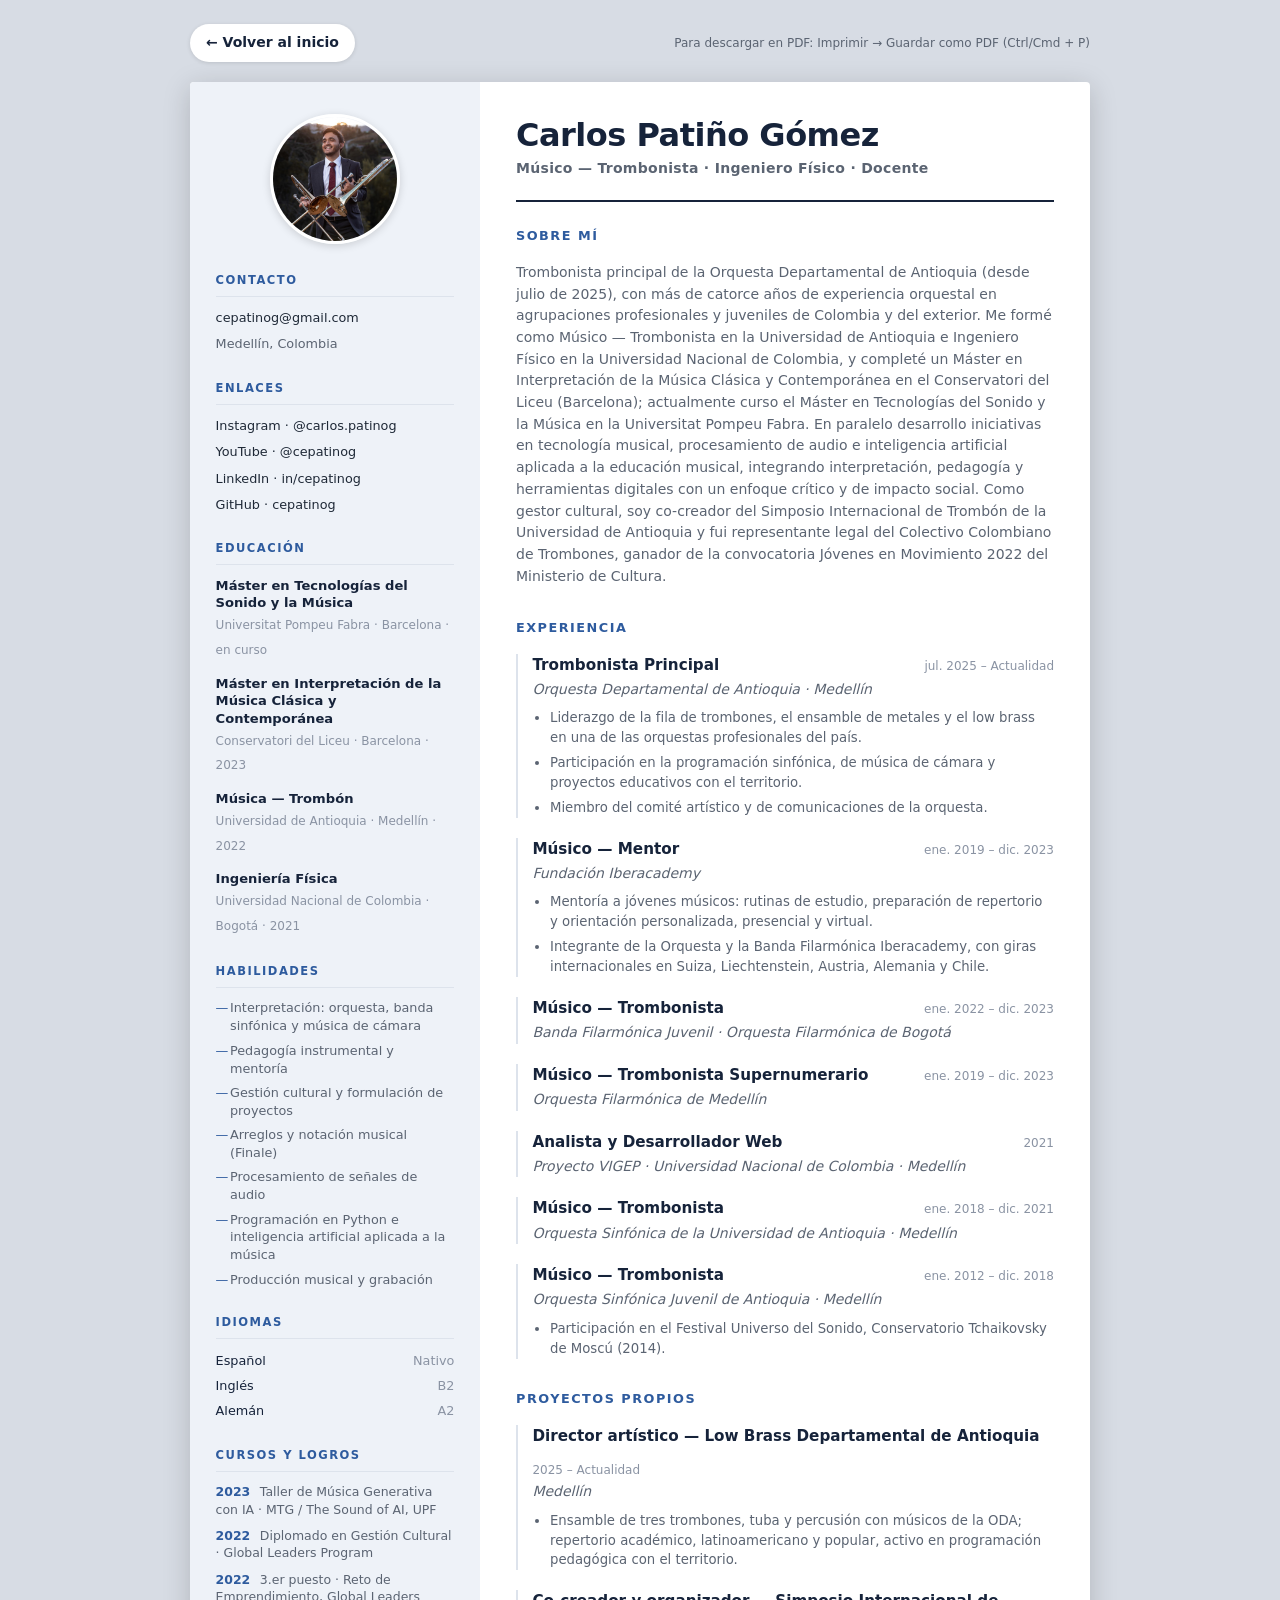
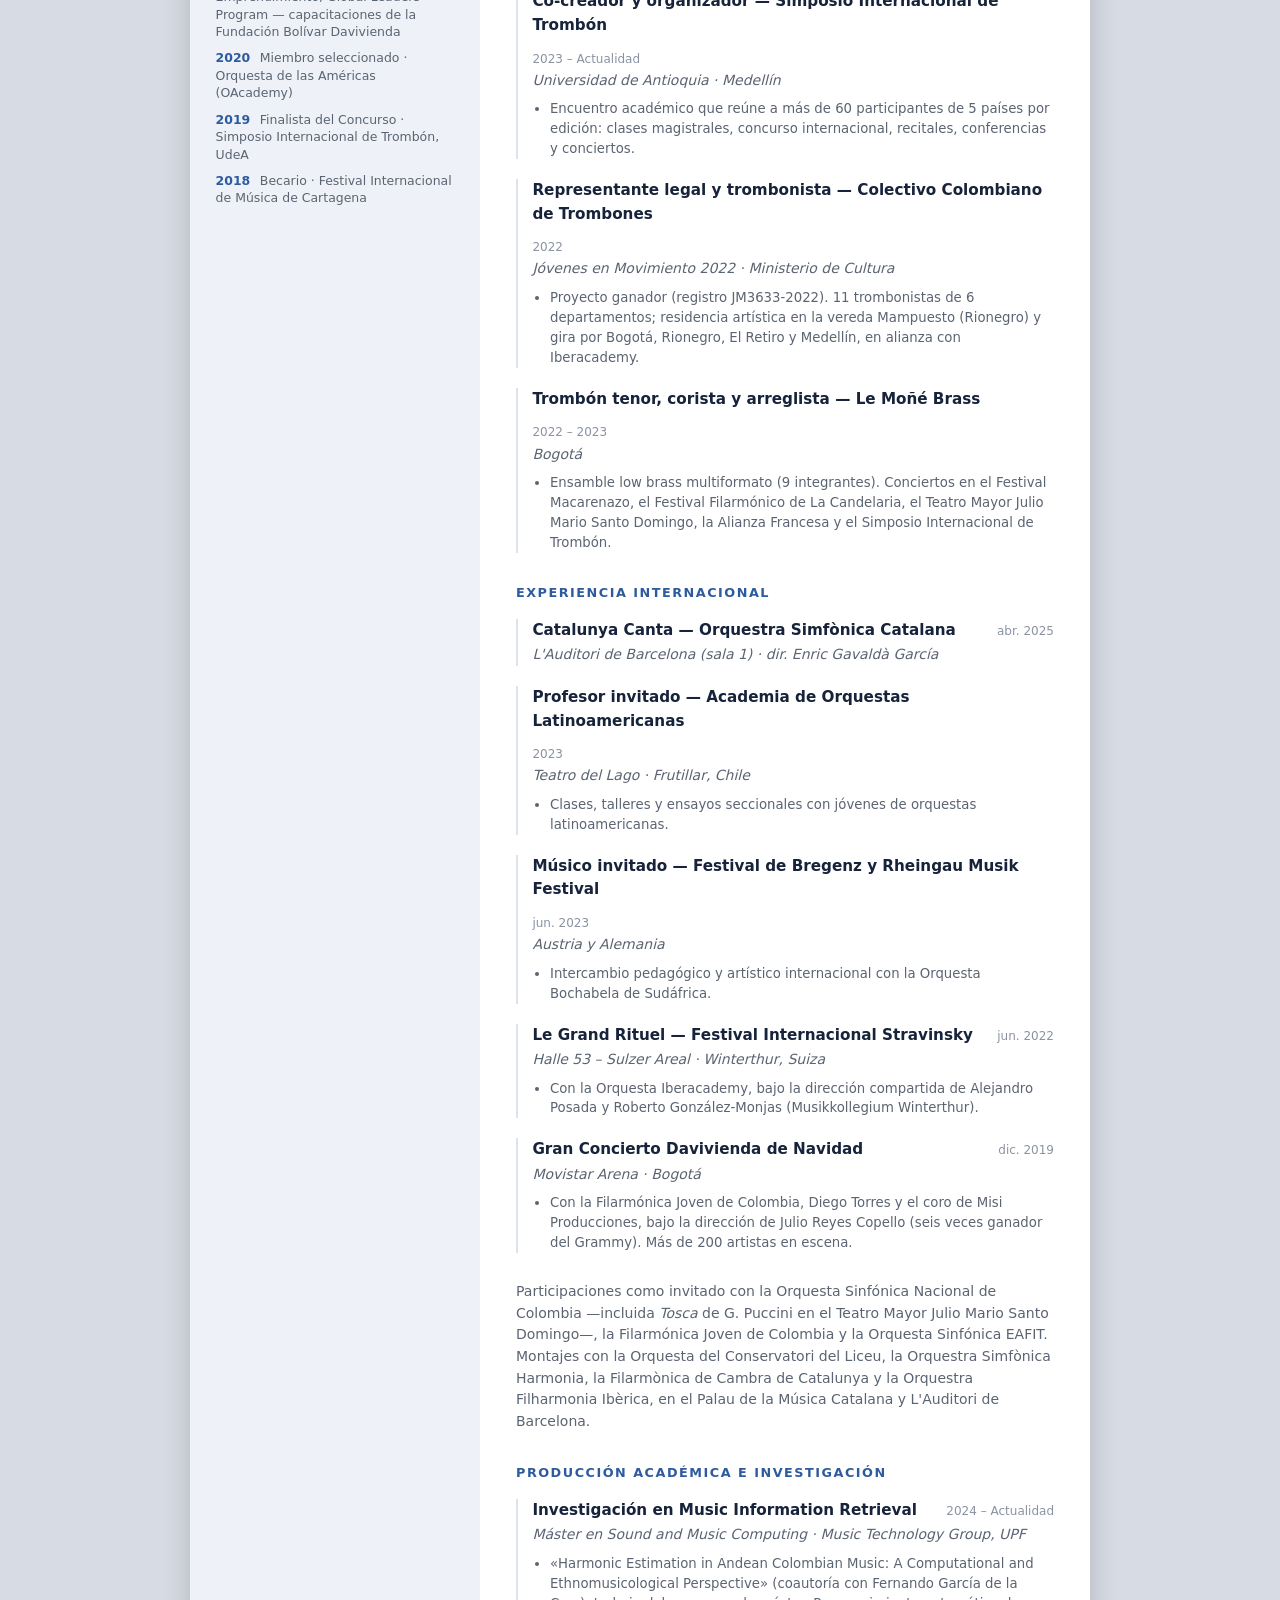
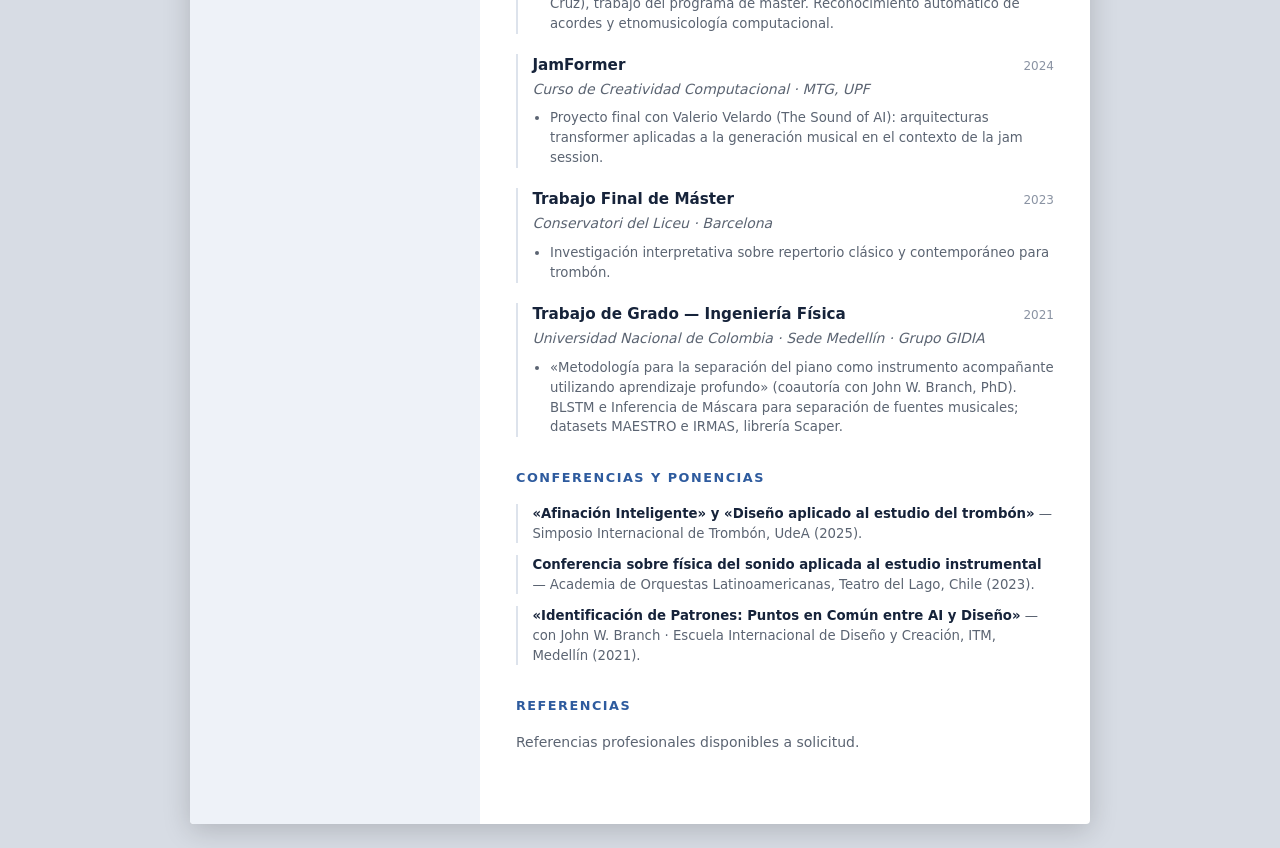
==== cv.html @ 7581bd70 "Add expandable CV page linked from the hero New standalone cv.html (light two-column document) openi" ====
<!DOCTYPE html>
<html lang="es">
<head>
  <meta charset="UTF-8">
  <meta name="viewport" content="width=device-width, initial-scale=1.0">
  <title>Hoja de vida · Carlos Patiño Gómez</title>
  <meta name="description" content="Hoja de vida de Carlos Patiño Gómez — Músico Trombonista, Ingeniero Físico y Docente. Trombonista principal de la Orquesta Departamental de Antioquia.">
  <link rel="icon" href="data:image/svg+xml,<svg xmlns='http://www.w3.org/2000/svg' viewBox='0 0 32 32'><rect width='32' height='32' rx='8' fill='%23141414'/><text x='50%25' y='50%25' dominant-baseline='central' text-anchor='middle' font-family='system-ui' font-size='14' font-weight='600' fill='%23e8e8e8'>CP</text></svg>">
  <link rel="stylesheet" href="assets/css/cv.css">
</head>
<body>

  <div class="cv-toolbar">
    <a href="index.html" class="cv-back">← Volver al inicio</a>
    <span class="cv-hint">Para descargar en PDF: Imprimir → Guardar como PDF (Ctrl/Cmd + P)</span>
  </div>

  <article class="cv-page">

    <aside class="cv-sidebar">
      <img class="cv-photo" src="assets/images/foto.jpg" alt="Carlos Patiño Gómez">

      <section class="cv-block">
        <h2>Contacto</h2>
        <ul class="cv-contact">
          <li><a href="mailto:cepatinog@gmail.com">cepatinog@gmail.com</a></li>
          <li>Medellín, Colombia</li>
        </ul>
      </section>

      <section class="cv-block">
        <h2>Enlaces</h2>
        <ul class="cv-links">
          <li><a href="https://instagram.com/carlos.patinog" target="_blank" rel="noopener">Instagram · @carlos.patinog</a></li>
          <li><a href="https://youtube.com/@cepatinog" target="_blank" rel="noopener">YouTube · @cepatinog</a></li>
          <li><a href="https://www.linkedin.com/in/cepatinog/" target="_blank" rel="noopener">LinkedIn · in/cepatinog</a></li>
          <li><a href="https://github.com/cepatinog" target="_blank" rel="noopener">GitHub · cepatinog</a></li>
        </ul>
      </section>

      <section class="cv-block">
        <h2>Educación</h2>
        <ul class="cv-edu">
          <li>
            <strong>Máster en Tecnologías del Sonido y la Música</strong>
            <span>Universitat Pompeu Fabra · Barcelona · en curso</span>
          </li>
          <li>
            <strong>Máster en Interpretación de la Música Clásica y Contemporánea</strong>
            <span>Conservatori del Liceu · Barcelona · 2023</span>
          </li>
          <li>
            <strong>Música — Trombón</strong>
            <span>Universidad de Antioquia · Medellín · 2022</span>
          </li>
          <li>
            <strong>Ingeniería Física</strong>
            <span>Universidad Nacional de Colombia · Bogotá · 2021</span>
          </li>
        </ul>
      </section>

      <section class="cv-block">
        <h2>Habilidades</h2>
        <ul class="cv-skills">
          <li>Interpretación: orquesta, banda sinfónica y música de cámara</li>
          <li>Pedagogía instrumental y mentoría</li>
          <li>Gestión cultural y formulación de proyectos</li>
          <li>Arreglos y notación musical (Finale)</li>
          <li>Procesamiento de señales de audio</li>
          <li>Programación en Python e inteligencia artificial aplicada a la música</li>
          <li>Producción musical y grabación</li>
        </ul>
      </section>

      <section class="cv-block">
        <h2>Idiomas</h2>
        <ul class="cv-langs">
          <li>Español <span>Nativo</span></li>
          <li>Inglés <span>B2</span></li>
          <li>Alemán <span>A2</span></li>
        </ul>
      </section>

      <section class="cv-block">
        <h2>Cursos y logros</h2>
        <ul class="cv-awards">
          <li><span>2023</span> Taller de Música Generativa con IA · MTG / The Sound of AI, UPF</li>
          <li><span>2022</span> Diplomado en Gestión Cultural · Global Leaders Program</li>
          <li><span>2022</span> 3.er puesto · Reto de Emprendimiento, Global Leaders Program — capacitaciones de la Fundación Bolívar Davivienda</li>
          <li><span>2020</span> Miembro seleccionado · Orquesta de las Américas (OAcademy)</li>
          <li><span>2019</span> Finalista del Concurso · Simposio Internacional de Trombón, UdeA</li>
          <li><span>2018</span> Becario · Festival Internacional de Música de Cartagena</li>
        </ul>
      </section>
    </aside>

    <main class="cv-main">
      <header class="cv-header">
        <h1>Carlos Patiño Gómez</h1>
        <p class="cv-role">Músico — Trombonista · Ingeniero Físico · Docente</p>
      </header>

      <section class="cv-block">
        <h2>Sobre mí</h2>
        <p>Trombonista principal de la Orquesta Departamental de Antioquia (desde julio de 2025), con más de catorce años de experiencia orquestal en agrupaciones profesionales y juveniles de Colombia y del exterior. Me formé como Músico — Trombonista en la Universidad de Antioquia e Ingeniero Físico en la Universidad Nacional de Colombia, y completé un Máster en Interpretación de la Música Clásica y Contemporánea en el Conservatori del Liceu (Barcelona); actualmente curso el Máster en Tecnologías del Sonido y la Música en la Universitat Pompeu Fabra. En paralelo desarrollo iniciativas en tecnología musical, procesamiento de audio e inteligencia artificial aplicada a la educación musical, integrando interpretación, pedagogía y herramientas digitales con un enfoque crítico y de impacto social. Como gestor cultural, soy co-creador del Simposio Internacional de Trombón de la Universidad de Antioquia y fui representante legal del Colectivo Colombiano de Trombones, ganador de la convocatoria Jóvenes en Movimiento 2022 del Ministerio de Cultura.</p>
      </section>

      <section class="cv-block">
        <h2>Experiencia</h2>

        <div class="cv-job">
          <div class="cv-job-head">
            <h3>Trombonista Principal</h3>
            <span class="cv-job-date">jul. 2025 – Actualidad</span>
          </div>
          <p class="cv-job-org">Orquesta Departamental de Antioquia · Medellín</p>
          <ul>
            <li>Liderazgo de la fila de trombones, el ensamble de metales y el low brass en una de las orquestas profesionales del país.</li>
            <li>Participación en la programación sinfónica, de música de cámara y proyectos educativos con el territorio.</li>
            <li>Miembro del comité artístico y de comunicaciones de la orquesta.</li>
          </ul>
        </div>

        <div class="cv-job">
          <div class="cv-job-head">
            <h3>Músico — Mentor</h3>
            <span class="cv-job-date">ene. 2019 – dic. 2023</span>
          </div>
          <p class="cv-job-org">Fundación Iberacademy</p>
          <ul>
            <li>Mentoría a jóvenes músicos: rutinas de estudio, preparación de repertorio y orientación personalizada, presencial y virtual.</li>
            <li>Integrante de la Orquesta y la Banda Filarmónica Iberacademy, con giras internacionales en Suiza, Liechtenstein, Austria, Alemania y Chile.</li>
          </ul>
        </div>

        <div class="cv-job">
          <div class="cv-job-head">
            <h3>Músico — Trombonista</h3>
            <span class="cv-job-date">ene. 2022 – dic. 2023</span>
          </div>
          <p class="cv-job-org">Banda Filarmónica Juvenil · Orquesta Filarmónica de Bogotá</p>
        </div>

        <div class="cv-job">
          <div class="cv-job-head">
            <h3>Músico — Trombonista Supernumerario</h3>
            <span class="cv-job-date">ene. 2019 – dic. 2023</span>
          </div>
          <p class="cv-job-org">Orquesta Filarmónica de Medellín</p>
        </div>

        <div class="cv-job">
          <div class="cv-job-head">
            <h3>Analista y Desarrollador Web</h3>
            <span class="cv-job-date">2021</span>
          </div>
          <p class="cv-job-org">Proyecto VIGEP · Universidad Nacional de Colombia · Medellín</p>
        </div>

        <div class="cv-job">
          <div class="cv-job-head">
            <h3>Músico — Trombonista</h3>
            <span class="cv-job-date">ene. 2018 – dic. 2021</span>
          </div>
          <p class="cv-job-org">Orquesta Sinfónica de la Universidad de Antioquia · Medellín</p>
        </div>

        <div class="cv-job">
          <div class="cv-job-head">
            <h3>Músico — Trombonista</h3>
            <span class="cv-job-date">ene. 2012 – dic. 2018</span>
          </div>
          <p class="cv-job-org">Orquesta Sinfónica Juvenil de Antioquia · Medellín</p>
          <ul>
            <li>Participación en el Festival Universo del Sonido, Conservatorio Tchaikovsky de Moscú (2014).</li>
          </ul>
        </div>
      </section>

      <section class="cv-block">
        <h2>Proyectos propios</h2>

        <div class="cv-job">
          <div class="cv-job-head">
            <h3>Director artístico — Low Brass Departamental de Antioquia</h3>
            <span class="cv-job-date">2025 – Actualidad</span>
          </div>
          <p class="cv-job-org">Medellín</p>
          <ul>
            <li>Ensamble de tres trombones, tuba y percusión con músicos de la ODA; repertorio académico, latinoamericano y popular, activo en programación pedagógica con el territorio.</li>
          </ul>
        </div>

        <div class="cv-job">
          <div class="cv-job-head">
            <h3>Co-creador y organizador — Simposio Internacional de Trombón</h3>
            <span class="cv-job-date">2023 – Actualidad</span>
          </div>
          <p class="cv-job-org">Universidad de Antioquia · Medellín</p>
          <ul>
            <li>Encuentro académico que reúne a más de 60 participantes de 5 países por edición: clases magistrales, concurso internacional, recitales, conferencias y conciertos.</li>
          </ul>
        </div>

        <div class="cv-job">
          <div class="cv-job-head">
            <h3>Representante legal y trombonista — Colectivo Colombiano de Trombones</h3>
            <span class="cv-job-date">2022</span>
          </div>
          <p class="cv-job-org">Jóvenes en Movimiento 2022 · Ministerio de Cultura</p>
          <ul>
            <li>Proyecto ganador (registro JM3633-2022). 11 trombonistas de 6 departamentos; residencia artística en la vereda Mampuesto (Rionegro) y gira por Bogotá, Rionegro, El Retiro y Medellín, en alianza con Iberacademy.</li>
          </ul>
        </div>

        <div class="cv-job">
          <div class="cv-job-head">
            <h3>Trombón tenor, corista y arreglista — Le Moñé Brass</h3>
            <span class="cv-job-date">2022 – 2023</span>
          </div>
          <p class="cv-job-org">Bogotá</p>
          <ul>
            <li>Ensamble low brass multiformato (9 integrantes). Conciertos en el Festival Macarenazo, el Festival Filarmónico de La Candelaria, el Teatro Mayor Julio Mario Santo Domingo, la Alianza Francesa y el Simposio Internacional de Trombón.</li>
          </ul>
        </div>
      </section>

      <section class="cv-block">
        <h2>Experiencia internacional</h2>

        <div class="cv-job">
          <div class="cv-job-head">
            <h3>Catalunya Canta — Orquestra Simfònica Catalana</h3>
            <span class="cv-job-date">abr. 2025</span>
          </div>
          <p class="cv-job-org">L'Auditori de Barcelona (sala 1) · dir. Enric Gavaldà García</p>
        </div>

        <div class="cv-job">
          <div class="cv-job-head">
            <h3>Profesor invitado — Academia de Orquestas Latinoamericanas</h3>
            <span class="cv-job-date">2023</span>
          </div>
          <p class="cv-job-org">Teatro del Lago · Frutillar, Chile</p>
          <ul>
            <li>Clases, talleres y ensayos seccionales con jóvenes de orquestas latinoamericanas.</li>
          </ul>
        </div>

        <div class="cv-job">
          <div class="cv-job-head">
            <h3>Músico invitado — Festival de Bregenz y Rheingau Musik Festival</h3>
            <span class="cv-job-date">jun. 2023</span>
          </div>
          <p class="cv-job-org">Austria y Alemania</p>
          <ul>
            <li>Intercambio pedagógico y artístico internacional con la Orquesta Bochabela de Sudáfrica.</li>
          </ul>
        </div>

        <div class="cv-job">
          <div class="cv-job-head">
            <h3>Le Grand Rituel — Festival Internacional Stravinsky</h3>
            <span class="cv-job-date">jun. 2022</span>
          </div>
          <p class="cv-job-org">Halle 53 – Sulzer Areal · Winterthur, Suiza</p>
          <ul>
            <li>Con la Orquesta Iberacademy, bajo la dirección compartida de Alejandro Posada y Roberto González-Monjas (Musikkollegium Winterthur).</li>
          </ul>
        </div>

        <div class="cv-job">
          <div class="cv-job-head">
            <h3>Gran Concierto Davivienda de Navidad</h3>
            <span class="cv-job-date">dic. 2019</span>
          </div>
          <p class="cv-job-org">Movistar Arena · Bogotá</p>
          <ul>
            <li>Con la Filarmónica Joven de Colombia, Diego Torres y el coro de Misi Producciones, bajo la dirección de Julio Reyes Copello (seis veces ganador del Grammy). Más de 200 artistas en escena.</li>
          </ul>
        </div>

        <p class="cv-note">Participaciones como invitado con la Orquesta Sinfónica Nacional de Colombia —incluida <em>Tosca</em> de G. Puccini en el Teatro Mayor Julio Mario Santo Domingo—, la Filarmónica Joven de Colombia y la Orquesta Sinfónica EAFIT. Montajes con la Orquesta del Conservatori del Liceu, la Orquestra Simfònica Harmonia, la Filarmònica de Cambra de Catalunya y la Orquestra Filharmonia Ibèrica, en el Palau de la Música Catalana y L'Auditori de Barcelona.</p>
      </section>

      <section class="cv-block">
        <h2>Producción académica e investigación</h2>

        <div class="cv-job">
          <div class="cv-job-head">
            <h3>Investigación en Music Information Retrieval</h3>
            <span class="cv-job-date">2024 – Actualidad</span>
          </div>
          <p class="cv-job-org">Máster en Sound and Music Computing · Music Technology Group, UPF</p>
          <ul>
            <li>«Harmonic Estimation in Andean Colombian Music: A Computational and Ethnomusicological Perspective» (coautoría con Fernando García de la Cruz), trabajo del programa de máster. Reconocimiento automático de acordes y etnomusicología computacional.</li>
          </ul>
        </div>

        <div class="cv-job">
          <div class="cv-job-head">
            <h3>JamFormer</h3>
            <span class="cv-job-date">2024</span>
          </div>
          <p class="cv-job-org">Curso de Creatividad Computacional · MTG, UPF</p>
          <ul>
            <li>Proyecto final con Valerio Velardo (The Sound of AI): arquitecturas transformer aplicadas a la generación musical en el contexto de la jam session.</li>
          </ul>
        </div>

        <div class="cv-job">
          <div class="cv-job-head">
            <h3>Trabajo Final de Máster</h3>
            <span class="cv-job-date">2023</span>
          </div>
          <p class="cv-job-org">Conservatori del Liceu · Barcelona</p>
          <ul>
            <li>Investigación interpretativa sobre repertorio clásico y contemporáneo para trombón.</li>
          </ul>
        </div>

        <div class="cv-job">
          <div class="cv-job-head">
            <h3>Trabajo de Grado — Ingeniería Física</h3>
            <span class="cv-job-date">2021</span>
          </div>
          <p class="cv-job-org">Universidad Nacional de Colombia · Sede Medellín · Grupo GIDIA</p>
          <ul>
            <li>«Metodología para la separación del piano como instrumento acompañante utilizando aprendizaje profundo» (coautoría con John W. Branch, PhD). BLSTM e Inferencia de Máscara para separación de fuentes musicales; datasets MAESTRO e IRMAS, librería Scaper.</li>
          </ul>
        </div>
      </section>

      <section class="cv-block">
        <h2>Conferencias y ponencias</h2>
        <ul class="cv-talks">
          <li><strong>«Afinación Inteligente» y «Diseño aplicado al estudio del trombón»</strong> — Simposio Internacional de Trombón, UdeA (2025).</li>
          <li><strong>Conferencia sobre física del sonido aplicada al estudio instrumental</strong> — Academia de Orquestas Latinoamericanas, Teatro del Lago, Chile (2023).</li>
          <li><strong>«Identificación de Patrones: Puntos en Común entre AI y Diseño»</strong> — con John W. Branch · Escuela Internacional de Diseño y Creación, ITM, Medellín (2021).</li>
        </ul>
      </section>

      <section class="cv-block">
        <h2>Referencias</h2>
        <p>Referencias profesionales disponibles a solicitud.</p>
      </section>
    </main>

  </article>

</body>
</html>
---- assets/css/cv.css ----
:root {
  --cv-page:        #ffffff;
  --cv-sidebar:     #eef2f8;
  --cv-ink:         #1f2937;
  --cv-muted:       #5b6472;
  --cv-soft:        #8a93a3;
  --cv-accent:      #2e5b9e;
  --cv-line:        #dde3ec;
  --cv-head:        #16233a;
  --cv-canvas:      #d7dce4;
}

*, *::before, *::after { box-sizing: border-box; margin: 0; padding: 0; }

body {
  background: var(--cv-canvas);
  color: var(--cv-ink);
  font-family: 'Segoe UI', system-ui, -apple-system, sans-serif;
  line-height: 1.55;
  padding: 1.5rem;
}

/* === TOOLBAR (no se imprime) === */

.cv-toolbar {
  max-width: 900px;
  margin: 0 auto 1.25rem;
  display: flex;
  align-items: center;
  justify-content: space-between;
  gap: 1rem;
  flex-wrap: wrap;
}

.cv-back {
  color: var(--cv-head);
  text-decoration: none;
  font-size: 0.875rem;
  font-weight: 600;
  padding: 0.5rem 1rem;
  background: var(--cv-page);
  border-radius: 999px;
  box-shadow: 0 1px 4px rgba(0, 0, 0, 0.12);
}

.cv-back:hover { color: var(--cv-accent); }

.cv-hint {
  font-size: 0.75rem;
  color: var(--cv-muted);
}

/* === PAGE (hoja) === */

.cv-page {
  max-width: 900px;
  margin: 0 auto;
  background: var(--cv-page);
  display: grid;
  grid-template-columns: 290px 1fr;
  box-shadow: 0 6px 28px rgba(0, 0, 0, 0.18);
  border-radius: 4px;
  overflow: hidden;
}

/* === SIDEBAR === */

.cv-sidebar {
  background: var(--cv-sidebar);
  padding: 2rem 1.6rem;
}

.cv-photo {
  width: 130px;
  height: 130px;
  border-radius: 50%;
  object-fit: cover;
  display: block;
  margin: 0 auto 1.75rem;
  border: 3px solid var(--cv-page);
  box-shadow: 0 2px 8px rgba(0, 0, 0, 0.15);
}

.cv-block { margin-bottom: 1.6rem; }

.cv-sidebar h2 {
  font-size: 0.72rem;
  font-weight: 700;
  letter-spacing: 1.5px;
  text-transform: uppercase;
  color: var(--cv-accent);
  padding-bottom: 0.4rem;
  margin-bottom: 0.7rem;
  border-bottom: 1px solid var(--cv-line);
}

.cv-sidebar ul { list-style: none; }

.cv-sidebar a {
  color: var(--cv-ink);
  text-decoration: none;
  word-break: break-word;
}

.cv-sidebar a:hover { color: var(--cv-accent); }

.cv-contact li,
.cv-links li {
  font-size: 0.8rem;
  margin-bottom: 0.4rem;
  color: var(--cv-muted);
}

.cv-edu li { margin-bottom: 0.8rem; }

.cv-edu strong {
  display: block;
  font-size: 0.82rem;
  font-weight: 600;
  color: var(--cv-head);
  line-height: 1.35;
}

.cv-edu span {
  font-size: 0.75rem;
  color: var(--cv-soft);
}

.cv-skills li {
  font-size: 0.8rem;
  color: var(--cv-muted);
  padding-left: 0.9rem;
  margin-bottom: 0.4rem;
  position: relative;
  line-height: 1.4;
}

.cv-skills li::before {
  content: "—";
  position: absolute;
  left: 0;
  color: var(--cv-accent);
}

.cv-langs li {
  display: flex;
  justify-content: space-between;
  font-size: 0.8rem;
  color: var(--cv-head);
  margin-bottom: 0.35rem;
}

.cv-langs span { color: var(--cv-soft); }

.cv-awards li {
  font-size: 0.78rem;
  color: var(--cv-muted);
  margin-bottom: 0.55rem;
  line-height: 1.4;
}

.cv-awards span {
  display: inline-block;
  font-weight: 700;
  color: var(--cv-accent);
  margin-right: 0.35rem;
}

/* === MAIN === */

.cv-main { padding: 2.25rem 2.25rem 2.5rem; }

.cv-header {
  padding-bottom: 1.25rem;
  margin-bottom: 1.5rem;
  border-bottom: 2px solid var(--cv-head);
}

.cv-header h1 {
  font-size: 2rem;
  font-weight: 700;
  letter-spacing: -0.5px;
  color: var(--cv-head);
  line-height: 1.1;
}

.cv-role {
  font-size: 0.9rem;
  color: var(--cv-accent);
  font-weight: 600;
  letter-spacing: 0.3px;
  margin-top: 0.35rem;
}

.cv-main h2 {
  font-size: 0.8rem;
  font-weight: 700;
  letter-spacing: 1.5px;
  text-transform: uppercase;
  color: var(--cv-accent);
  margin-bottom: 1rem;
}

.cv-main .cv-block { margin-bottom: 1.9rem; }

.cv-main p { font-size: 0.875rem; color: var(--cv-muted); }

.cv-job {
  margin-bottom: 1.25rem;
  padding-left: 0.9rem;
  border-left: 2px solid var(--cv-line);
}

.cv-job:last-child { margin-bottom: 0; }

.cv-job-head {
  display: flex;
  justify-content: space-between;
  align-items: baseline;
  gap: 0.75rem;
  flex-wrap: wrap;
}

.cv-job-head h3 {
  font-size: 0.95rem;
  font-weight: 600;
  color: var(--cv-head);
}

.cv-job-date {
  font-size: 0.75rem;
  color: var(--cv-soft);
  white-space: nowrap;
}

.cv-job-org {
  font-size: 0.8rem;
  font-style: italic;
  color: var(--cv-muted);
  margin: 0.1rem 0 0.5rem;
}

.cv-job ul { padding-left: 1.1rem; }

.cv-job li {
  font-size: 0.83rem;
  color: var(--cv-muted);
  line-height: 1.5;
  margin-bottom: 0.3rem;
}

.cv-note {
  font-size: 0.83rem;
  color: var(--cv-muted);
  line-height: 1.55;
  padding-top: 0.5rem;
}

.cv-talks { list-style: none; }

.cv-talks li {
  font-size: 0.83rem;
  color: var(--cv-muted);
  line-height: 1.5;
  padding-left: 0.9rem;
  border-left: 2px solid var(--cv-line);
  margin-bottom: 0.7rem;
}

.cv-talks li:last-child { margin-bottom: 0; }

.cv-talks strong { color: var(--cv-head); font-weight: 600; }

/* === RESPONSIVE === */

@media (max-width: 680px) {
  body { padding: 0.75rem; }

  .cv-page { grid-template-columns: 1fr; }

  .cv-main { padding: 1.75rem 1.5rem; }
}

/* === PRINT (Guardar como PDF) === */

@media print {
  @page { margin: 11mm; }

  body { background: #fff; padding: 0; }

  .cv-toolbar { display: none; }

  .cv-page {
    max-width: none;
    box-shadow: none;
    border-radius: 0;
    print-color-adjust: exact;
    -webkit-print-color-adjust: exact;
  }

  .cv-sidebar { padding: 1rem 0.95rem; }
  .cv-main { padding: 1rem 1.25rem; }

  .cv-photo { width: 105px; height: 105px; margin-bottom: 1rem; }

  .cv-header { margin-bottom: 0.8rem; padding-bottom: 0.6rem; }
  .cv-header h1 { font-size: 1.55rem; }

  .cv-block { margin-bottom: 0.85rem; }
  .cv-main .cv-block { margin-bottom: 1rem; }
  .cv-main h2 { margin-bottom: 0.55rem; }

  .cv-job { margin-bottom: 0.55rem; break-inside: avoid; }
  .cv-job ul { padding-left: 1rem; }
  .cv-job li { margin-bottom: 0.12rem; line-height: 1.38; }
  .cv-job-org { margin: 0.05rem 0 0.35rem; }

  .cv-main p,
  .cv-job li,
  .cv-job-org,
  .cv-talks li { font-size: 0.78rem; }

  .cv-talks li { margin-bottom: 0.45rem; }

  .cv-block:last-child { margin-bottom: 0; }
}
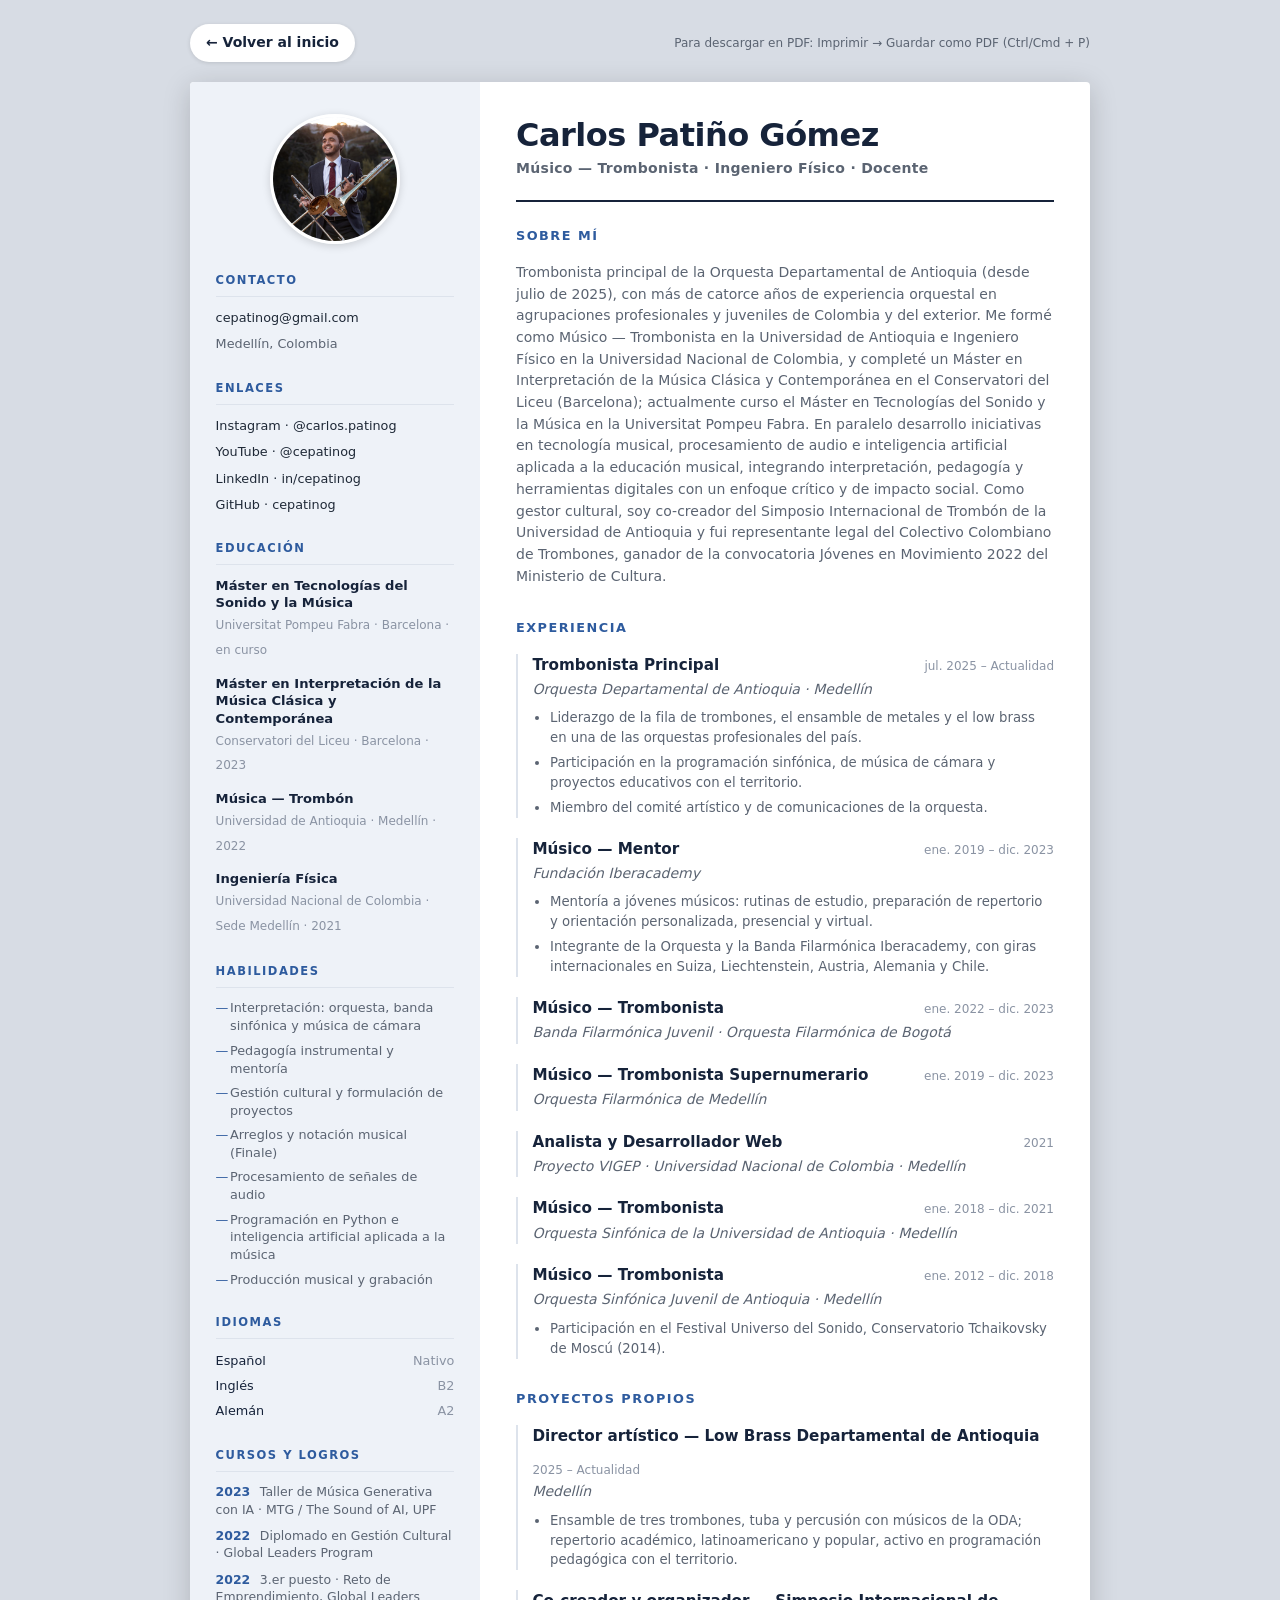
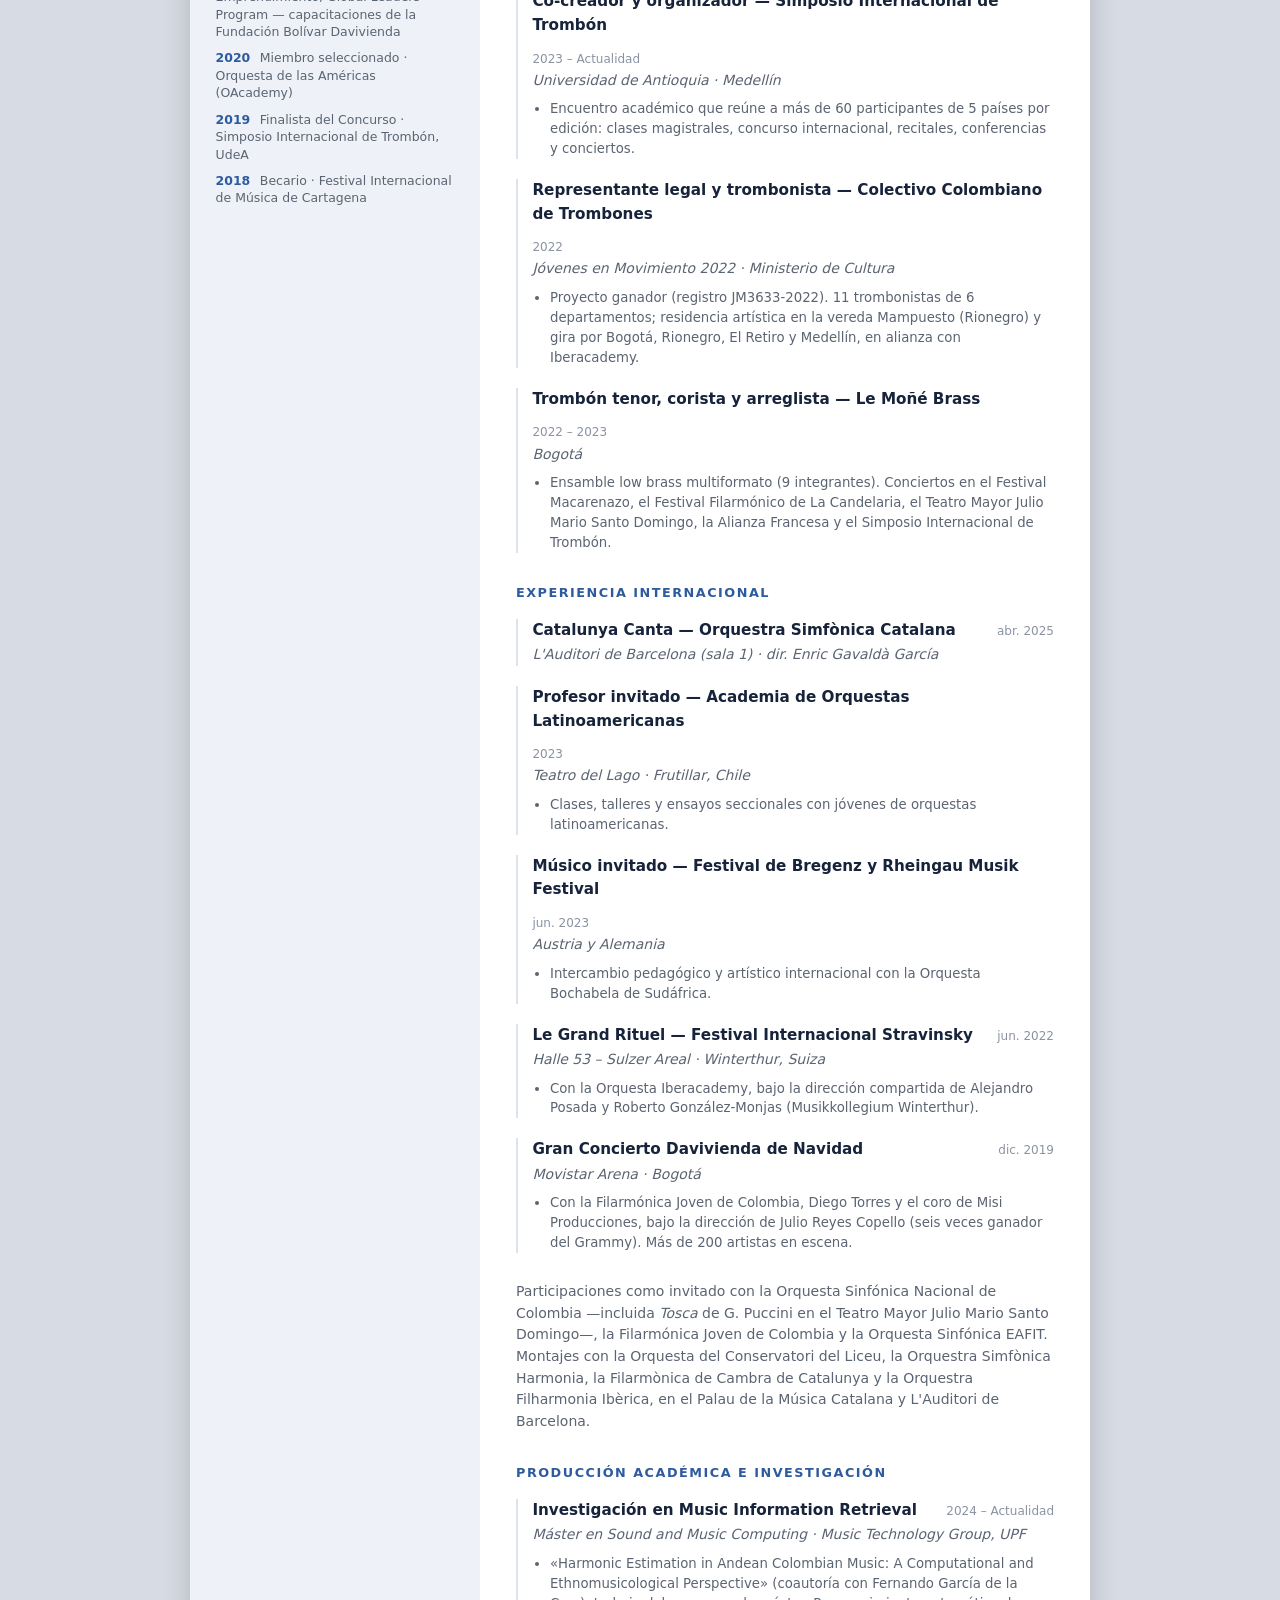
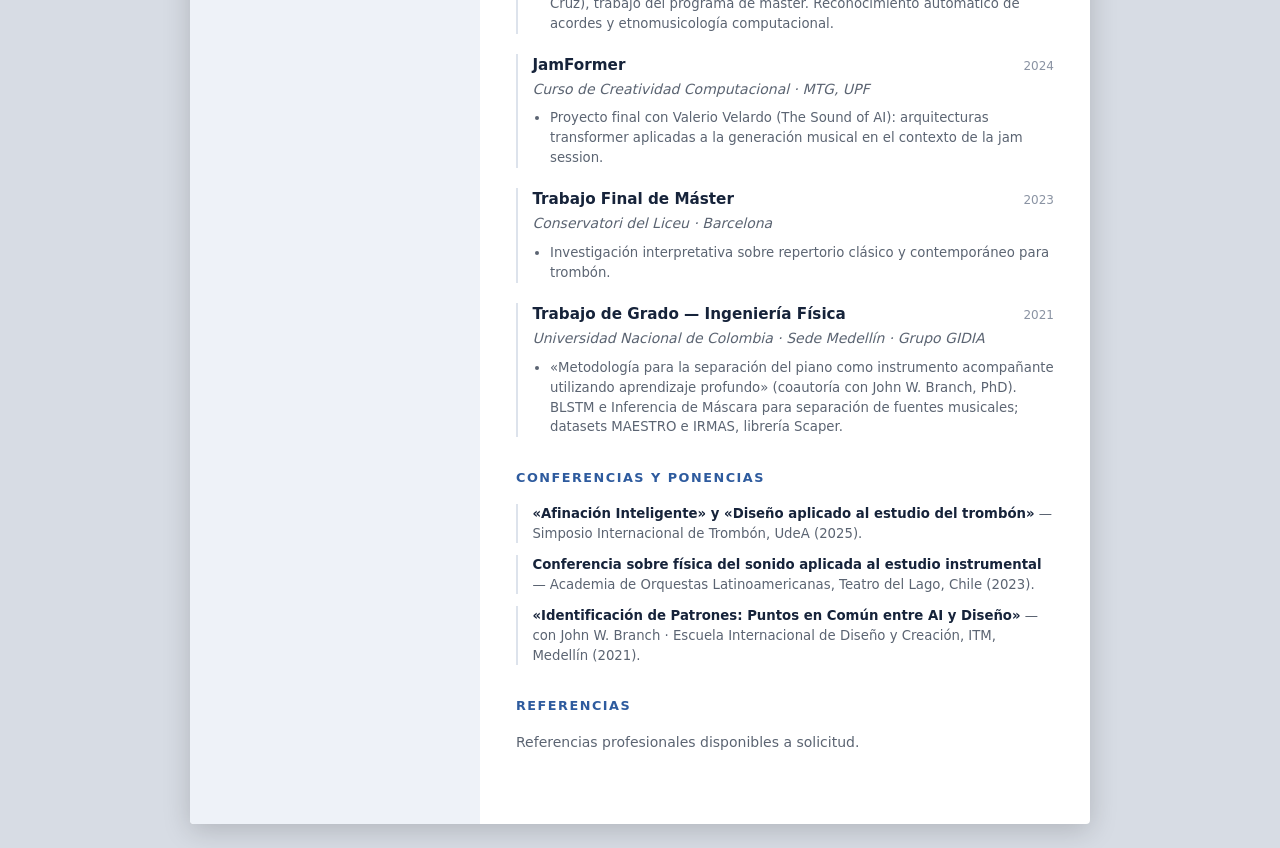
==== commit 8da266b4: "Cambio sede medellin" ====
--- a/cv.html
+++ b/cv.html
@@ -55,7 +55,7 @@
           </li>
           <li>
             <strong>Ingeniería Física</strong>
-            <span>Universidad Nacional de Colombia · Bogotá · 2021</span>
+            <span>Universidad Nacional de Colombia · Sede Medellín · 2021</span>
           </li>
         </ul>
       </section>
